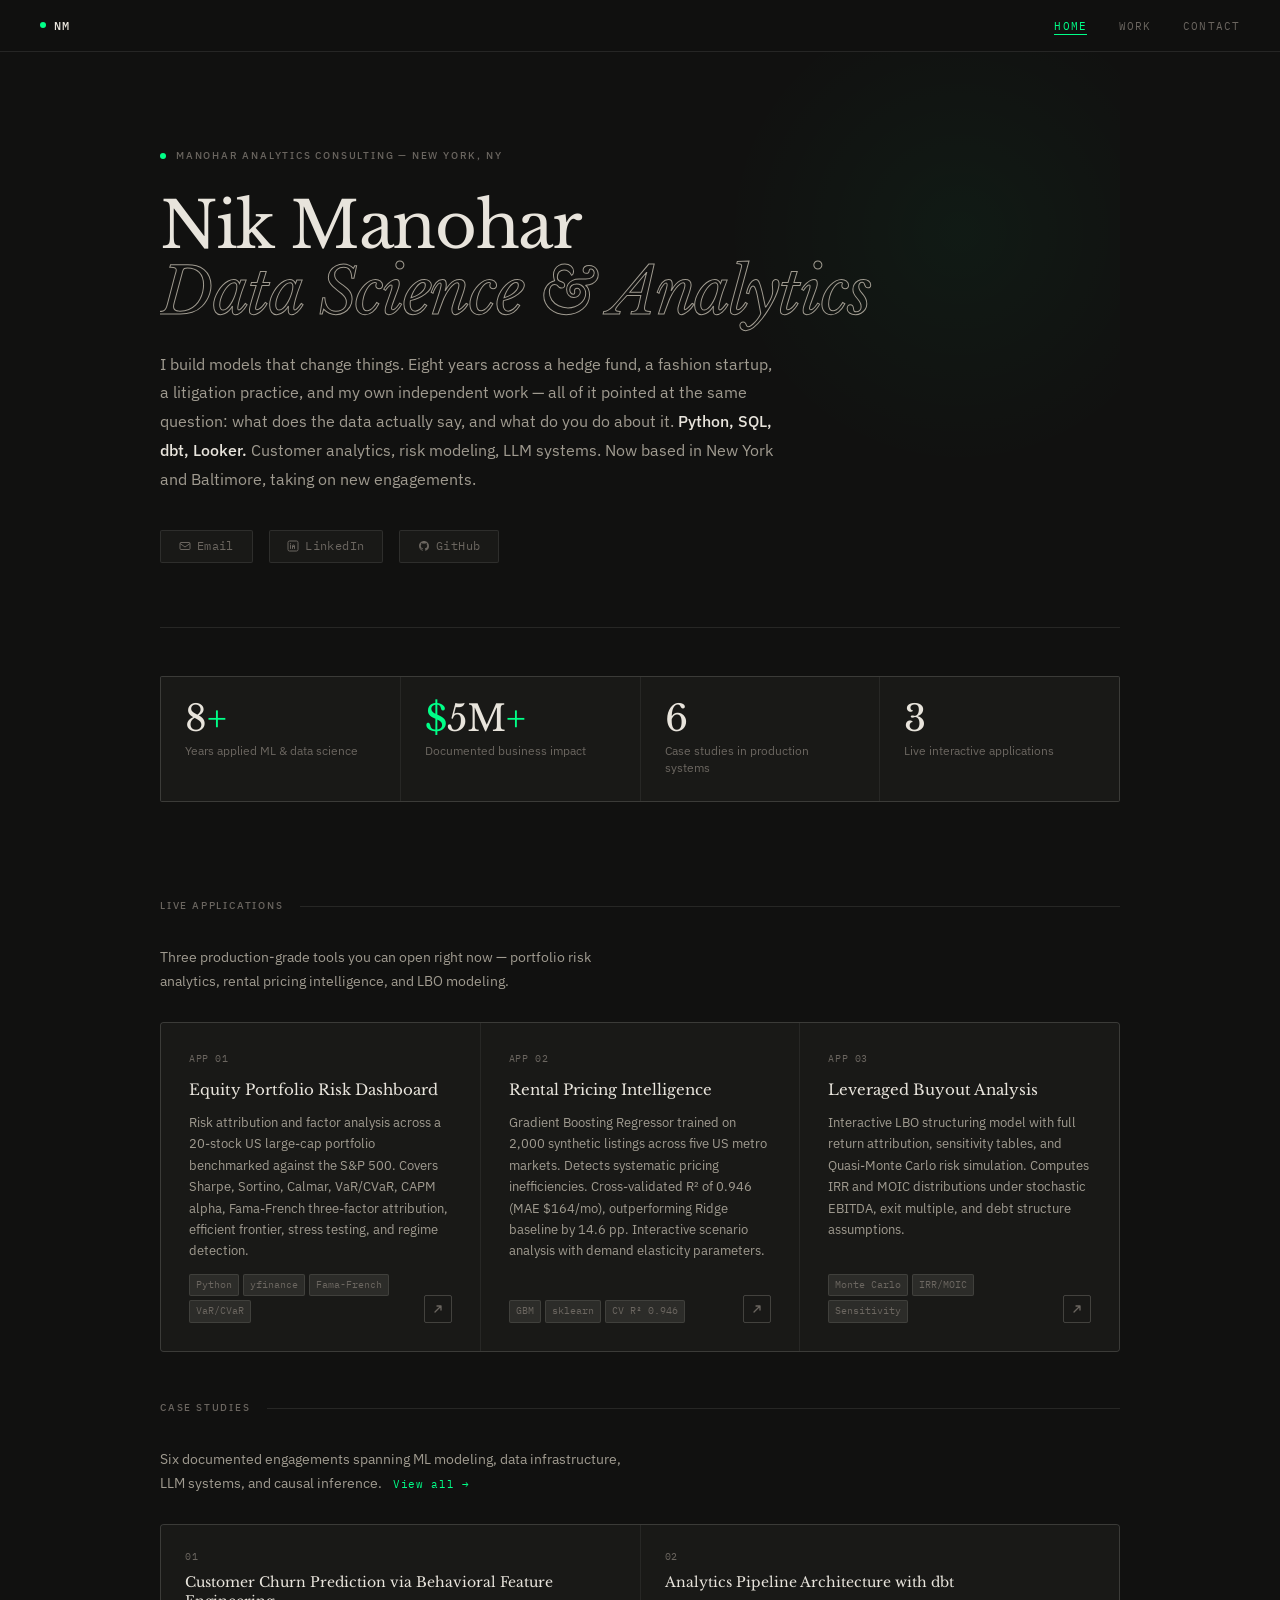
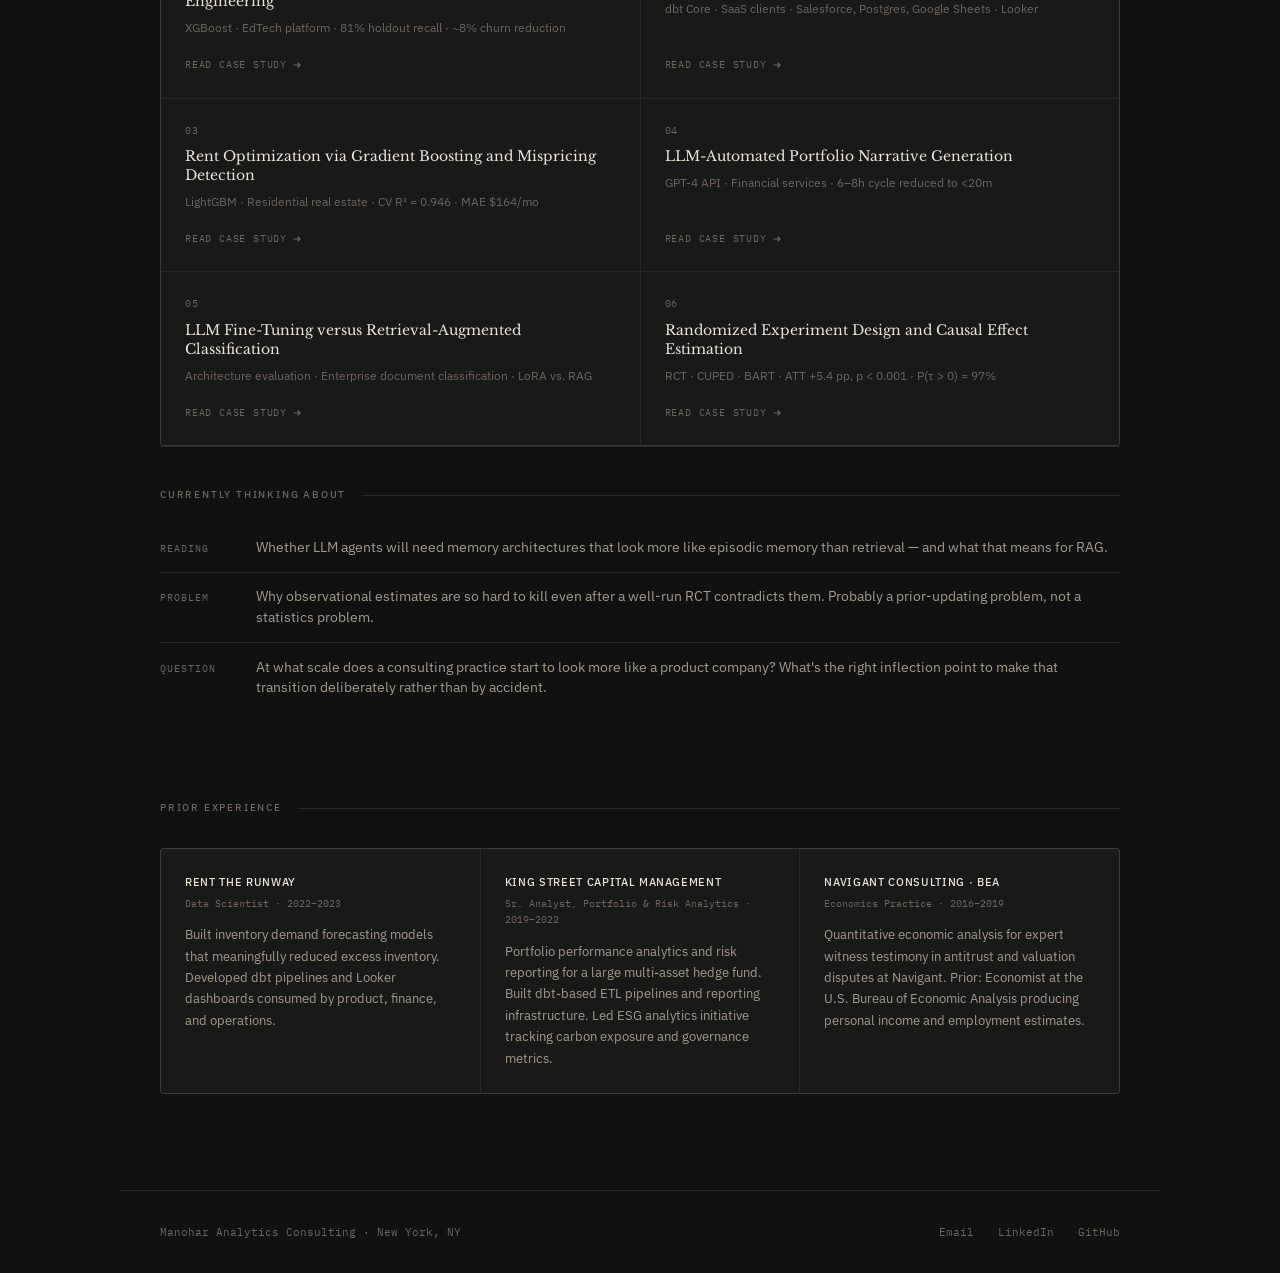
==== index.html @ 3a735434 "Update index.html" ====
<!DOCTYPE html>
<html lang="en">
<head>
<meta charset="UTF-8">
<meta name="viewport" content="width=device-width, initial-scale=1.0">
<title>Nik Manohar — Data Science &amp; ML</title>
<link rel="preconnect" href="https://fonts.googleapis.com">
<link href="https://fonts.googleapis.com/css2?family=Libre+Baskerville:ital,wght@0,400;0,700;1,400&family=IBM+Plex+Sans:wght@300;400;500&family=IBM+Plex+Mono:wght@400;500&display=swap" rel="stylesheet">
<link rel="stylesheet" href="style.css">
<style>
/* ---- HERO ---- */
.hero {
  padding: 6rem 0 4rem;
  border-bottom: 0.5px solid var(--rule);
  position: relative;
  overflow: hidden;
}
.hero::before {
  content: '';
  position: absolute;
  top: -60px; right: -80px;
  width: 480px; height: 480px;
  background: radial-gradient(circle, rgba(0,255,136,0.04) 0%, transparent 70%);
  pointer-events: none;
}
.hero-eyebrow {
  display: flex;
  align-items: center;
  gap: 10px;
  margin-bottom: 1.75rem;
}
.hero-eyebrow .dot {
  width: 6px; height: 6px;
  border-radius: 50%;
  background: var(--accent);
  animation: pulse 2.4s ease-in-out infinite;
}
.hero-name {
  font-family: 'Libre Baskerville', serif;
  font-size: clamp(38px, 6vw, 64px);
  font-weight: 400;
  line-height: 1.04;
  color: var(--ink);
  letter-spacing: -0.02em;
  margin-bottom: 1.5rem;
}
.hero-name em {
  font-style: italic;
  color: transparent;
  -webkit-text-stroke: 1px var(--ink-mid);
  transition: color 0.2s, -webkit-text-stroke-color 0.2s;
}
.hero-name em:hover {
  color: var(--accent);
  -webkit-text-stroke-color: var(--accent);
}
.hero-bio {
  font-size: 16px;
  color: var(--ink-mid);
  line-height: 1.80;
  max-width: 62ch;
  margin-bottom: 2.25rem;
}
.hero-bio strong { color: var(--ink); font-weight: 500; }
.hero-contact {
  display: flex;
  flex-wrap: wrap;
  gap: 0.5rem 1rem;
  align-items: center;
}
.hero-link {
  font-family: 'IBM Plex Mono', monospace;
  font-size: 11.5px;
  color: var(--ink-dim);
  text-decoration: none;
  display: flex; align-items: center; gap: 6px;
  transition: color 0.15s, border-color 0.15s, background 0.15s;
  letter-spacing: 0.04em;
  border: 0.5px solid var(--rule);
  border-radius: 2px;
  padding: 0.4rem 1.1rem;
  background: var(--paper-2);
}
.hero-link:hover { color: var(--accent); border-color: var(--accent); }
.hero-link svg { width: 12px; height: 12px; flex-shrink: 0; }

/* ---- STATS BAND ---- */
.stats-band {
  display: grid;
  grid-template-columns: repeat(4, 1fr);
  gap: 1px;
  background: var(--rule);
  border: 0.5px solid var(--rule);
  border-radius: 2px;
  overflow: hidden;
  margin: 3rem 0;
}
.stat-cell {
  background: var(--paper-2);
  padding: 1.5rem;
  text-align: left;
}
.stat-cell-num {
  font-family: 'Libre Baskerville', serif;
  font-size: 36px;
  line-height: 1;
  color: var(--ink);
  margin-bottom: 6px;
}
.stat-cell-num .accent { color: var(--accent); }
.stat-cell-label { font-size: 12px; color: var(--ink-dim); line-height: 1.4; }
@media(max-width:640px){.stats-band{grid-template-columns:1fr 1fr;}}

/* ---- APP CARDS ---- */
.app-grid {
  display: grid;
  grid-template-columns: repeat(3, 1fr);
  gap: 1px;
  background: var(--rule);
  border: 0.5px solid var(--rule);
  border-radius: 4px;
  overflow: hidden;
}
@media(max-width:700px){.app-grid{grid-template-columns:1fr;}}

.app-card {
  background: var(--paper-2);
  padding: 1.75rem;
  text-decoration: none;
  display: flex; flex-direction: column; gap: 0.75rem;
  transition: background 0.15s;
  position: relative;
  overflow: hidden;
}
.app-card::after {
  content: '';
  position: absolute;
  bottom: 0; left: 0; right: 0;
  height: 2px;
  background: var(--accent);
  transform: scaleX(0);
  transform-origin: left;
  transition: transform 0.25s ease;
}
.app-card:hover { background: var(--paper-3); }
.app-card:hover::after { transform: scaleX(1); }

.app-num {
  font-family: 'IBM Plex Mono', monospace;
  font-size: 10px; color: var(--ink-dim); letter-spacing: 0.06em;
}
.app-title {
  font-family: 'Libre Baskerville', serif;
  font-size: 15px; font-weight: 400;
  color: var(--ink); line-height: 1.35;
}
.app-desc {
  font-size: 13px; color: var(--ink-mid); line-height: 1.65; flex: 1;
}
.app-meta {
  display: flex; justify-content: space-between;
  align-items: flex-end; gap: 0.5rem; margin-top: auto;
}
.tag-row { display: flex; flex-wrap: wrap; gap: 4px; }
.tag {
  font-family: 'IBM Plex Mono', monospace;
  font-size: 10px; padding: 2px 6px; border-radius: 2px;
  background: var(--paper-4); color: var(--ink-dim);
  border: 0.5px solid var(--rule);
}
.app-link-icon {
  width: 28px; height: 28px; flex-shrink: 0;
  border: 0.5px solid var(--rule-mid); border-radius: 2px;
  display: flex; align-items: center; justify-content: center;
  color: var(--ink-dim); transition: all 0.15s;
}
.app-card:hover .app-link-icon { border-color: var(--accent); color: var(--accent); }
.app-link-icon svg { width: 10px; height: 10px; }

/* ---- WORK PREVIEW ---- */
.work-preview {
  display: grid;
  grid-template-columns: repeat(2, 1fr);
  gap: 1px;
  background: var(--rule);
  border: 0.5px solid var(--rule);
  border-radius: 4px;
  overflow: hidden;
}
@media(max-width:640px){.work-preview{grid-template-columns:1fr;}}

.work-card {
  background: var(--paper-2);
  padding: 1.5rem;
  text-decoration: none;
  display: flex; flex-direction: column; gap: 0.5rem;
  transition: background 0.15s;
  border-right: 1px solid transparent;
}
.work-card:hover { background: var(--paper-3); }
.work-card:hover .work-num { color: var(--accent); }

.work-num {
  font-family: 'IBM Plex Mono', monospace;
  font-size: 10px; color: var(--ink-dim);
  letter-spacing: 0.06em; transition: color 0.15s;
}
.work-title {
  font-family: 'Libre Baskerville', serif;
  font-size: 14px; font-weight: 400;
  color: var(--ink); line-height: 1.35;
}
.work-sub {
  font-size: 12px; color: var(--ink-dim); line-height: 1.5;
}
.work-arrow {
  margin-top: auto; padding-top: 0.75rem;
  font-family: 'IBM Plex Mono', monospace;
  font-size: 10px; letter-spacing: 0.08em; text-transform: uppercase;
  color: var(--ink-dim); display: flex; align-items: center; gap: 5px;
  transition: color 0.15s;
}
.work-card:hover .work-arrow { color: var(--accent); }

/* ---- EXPERIENCE ---- */
.exp-grid {
  display: grid;
  grid-template-columns: repeat(3, 1fr);
  gap: 1px; background: var(--rule);
  border: 0.5px solid var(--rule); border-radius: 4px; overflow: hidden;
}
@media(max-width:640px){.exp-grid{grid-template-columns:1fr;}}

.exp-card {
  background: var(--paper-2); padding: 1.5rem;
}
.exp-org { font-size: 11px; font-weight: 500; color: var(--ink); letter-spacing: 0.06em; text-transform: uppercase; margin-bottom: 4px; }
.exp-role { font-family: 'IBM Plex Mono', monospace; font-size: 10px; color: var(--ink-dim); margin-bottom: 0.75rem; }
.exp-body { font-size: 13px; color: var(--ink-mid); line-height: 1.65; }
</style>
</head>
<body>

<nav class="site-nav">
  <a class="nav-logo" href="index.html">
    <span class="dot"></span>
    NM
  </a>
  <ul class="nav-links">
    <li><a href="index.html" class="active">Home</a></li>
    <li><a href="work.html">Work</a></li>
    <li><a href="mailto:manohar.analytics@proton.me">Contact</a></li>
  </ul>
</nav>

<div class="page-wrap">

  <!-- HERO -->
  <section class="hero">
    <div class="hero-eyebrow fade-up">
      <span class="dot"></span>
      <span class="label">Manohar Analytics Consulting — New York, NY</span>
    </div>
    <h1 class="hero-name fade-up fade-up-1">Nik Manohar<br><em>Data Science & Analytics</em></h1>
    <p class="hero-bio fade-up fade-up-2">
      I build models that change things. Eight years across a hedge fund, a fashion startup, a litigation practice, and my own independent work — all of it pointed at the same question: what does the data actually say, and what do you do about it. <strong>Python, SQL, dbt, Looker.</strong> Customer analytics, risk modeling, LLM systems. Now based in New York and Baltimore, taking on new engagements.
    </p>
    <div class="hero-contact fade-up fade-up-3">
      <a class="hero-link" href="mailto:manohar.analytics@proton.me">
        <svg viewBox="0 0 12 12" fill="none"><rect x="1" y="2.5" width="10" height="7" rx="1" stroke="currentColor" stroke-width="1"/><path d="M1 3.5L6 7l5-3.5" stroke="currentColor" stroke-width="1"/></svg>
        Email
      </a>
      <a class="hero-link" href="https://www.linkedin.com/in/nik-manohar/" target="_blank">
        <svg viewBox="0 0 12 12" fill="none"><rect x="1" y="1" width="10" height="10" rx="1.5" stroke="currentColor" stroke-width="1"/><path d="M3.5 5v3.5M3.5 3.5v.01M5.5 8.5V6a1 1 0 012 0v2.5M5.5 6.5h2" stroke="currentColor" stroke-width="1" stroke-linecap="round"/></svg>
        LinkedIn
      </a>
      <a class="hero-link" href="https://github.com/nikm-ai" target="_blank">
        <svg viewBox="0 0 12 12" fill="none"><path d="M6 1C3.24 1 1 3.24 1 6c0 2.21 1.43 4.08 3.42 4.74.25.05.34-.11.34-.24v-.85c-1.39.3-1.68-.67-1.68-.67-.23-.58-.56-.73-.56-.73-.45-.31.04-.3.04-.3.5.03.76.51.76.51.44.76 1.16.54 1.44.41.04-.32.17-.54.31-.66-1.1-.13-2.26-.55-2.26-2.45 0-.54.19-.98.51-1.33-.05-.13-.22-.63.05-1.31 0 0 .42-.13 1.37.51a4.76 4.76 0 012.5 0c.95-.64 1.37-.51 1.37-.51.27.68.1 1.18.05 1.31.32.35.51.79.51 1.33 0 1.91-1.16 2.32-2.27 2.45.18.15.34.46.34.93v1.38c0 .13.09.29.34.24A5.01 5.01 0 0011 6c0-2.76-2.24-5-5-5z" fill="currentColor"/></svg>
        GitHub
      </a>
    </div>
  </section>

  <!-- STATS -->
  <div class="stats-band fade-up fade-up-4">
    <div class="stat-cell">
      <div class="stat-cell-num">8<span class="accent">+</span></div>
      <div class="stat-cell-label">Years applied ML &amp; data science</div>
    </div>
    <div class="stat-cell">
      <div class="stat-cell-num"><span class="accent">$</span>5M<span class="accent">+</span></div>
      <div class="stat-cell-label">Documented business impact</div>
    </div>
    <div class="stat-cell">
      <div class="stat-cell-num">6</div>
      <div class="stat-cell-label">Case studies in production systems</div>
    </div>
    <div class="stat-cell">
      <div class="stat-cell-num">3</div>
      <div class="stat-cell-label">Live interactive applications</div>
    </div>
  </div>

  <!-- LIVE APPS -->
  <div class="section-head fade-up">
    <span class="label">Live Applications</span>
  </div>
  <p style="font-size:14px;color:var(--ink-mid);margin-bottom:1.75rem;max-width:58ch;line-height:1.7;">
    Three production-grade tools you can open right now — portfolio risk analytics, rental pricing intelligence, and LBO modeling.
  </p>

  <div class="app-grid">
    <a href="https://nikmportfolioriskdash.streamlit.app/" target="_blank" class="app-card fade-up fade-up-1">
      <div class="app-num">APP 01</div>
      <div class="app-title">Equity Portfolio Risk Dashboard</div>
      <div class="app-desc">Risk attribution and factor analysis across a 20-stock US large-cap portfolio benchmarked against the S&amp;P 500. Covers Sharpe, Sortino, Calmar, VaR/CVaR, CAPM alpha, Fama-French three-factor attribution, efficient frontier, stress testing, and regime detection.</div>
      <div class="app-meta">
        <div class="tag-row">
          <span class="tag">Python</span>
          <span class="tag">yfinance</span>
          <span class="tag">Fama-French</span>
          <span class="tag">VaR/CVaR</span>
        </div>
        <div class="app-link-icon">
          <svg viewBox="0 0 10 10" fill="none"><path d="M2 8L8 2M8 2H4M8 2V6" stroke="currentColor" stroke-width="1.3" stroke-linecap="round"/></svg>
        </div>
      </div>
    </a>

    <a href="https://marketpricingintelligence-atvmumeubevb2x8cpbhddx.streamlit.app/" target="_blank" class="app-card fade-up fade-up-2">
      <div class="app-num">APP 02</div>
      <div class="app-title">Rental Pricing Intelligence</div>
      <div class="app-desc">Gradient Boosting Regressor trained on 2,000 synthetic listings across five US metro markets. Detects systematic pricing inefficiencies. Cross-validated R² of 0.946 (MAE $164/mo), outperforming Ridge baseline by 14.6 pp. Interactive scenario analysis with demand elasticity parameters.</div>
      <div class="app-meta">
        <div class="tag-row">
          <span class="tag">GBM</span>
          <span class="tag">sklearn</span>
          <span class="tag">CV R² 0.946</span>
        </div>
        <div class="app-link-icon">
          <svg viewBox="0 0 10 10" fill="none"><path d="M2 8L8 2M8 2H4M8 2V6" stroke="currentColor" stroke-width="1.3" stroke-linecap="round"/></svg>
        </div>
      </div>
    </a>

    <a href="https://nikmlbo.streamlit.app/" target="_blank" class="app-card fade-up fade-up-3">
      <div class="app-num">APP 03</div>
      <div class="app-title">Leveraged Buyout Analysis</div>
      <div class="app-desc">Interactive LBO structuring model with full return attribution, sensitivity tables, and Quasi-Monte Carlo risk simulation. Computes IRR and MOIC distributions under stochastic EBITDA, exit multiple, and debt structure assumptions.</div>
      <div class="app-meta">
        <div class="tag-row">
          <span class="tag">Monte Carlo</span>
          <span class="tag">IRR/MOIC</span>
          <span class="tag">Sensitivity</span>
        </div>
        <div class="app-link-icon">
          <svg viewBox="0 0 10 10" fill="none"><path d="M2 8L8 2M8 2H4M8 2V6" stroke="currentColor" stroke-width="1.3" stroke-linecap="round"/></svg>
        </div>
      </div>
    </a>
  </div>

  <!-- WORK PREVIEW -->
  <div class="section-head">
    <span class="label">Case Studies</span>
  </div>
  <p style="font-size:14px;color:var(--ink-mid);margin-bottom:1.75rem;max-width:58ch;line-height:1.7;">
    Six documented engagements spanning ML modeling, data infrastructure, LLM systems, and causal inference.
    <a href="work.html" style="color:var(--accent);text-decoration:none;margin-left:8px;font-family:'IBM Plex Mono',monospace;font-size:11px;letter-spacing:0.06em;">View all →</a>
  </p>

  <div class="work-preview">
    <a href="cs-churn.html" class="work-card">
      <div class="work-num">01</div>
      <div class="work-title">Customer Churn Prediction via Behavioral Feature Engineering</div>
      <div class="work-sub">XGBoost · EdTech platform · 81% holdout recall · ~8% churn reduction</div>
      <div class="work-arrow">Read case study <svg width="10" height="10" viewBox="0 0 10 10" fill="none"><path d="M2 5h6M6 3l2 2-2 2" stroke="currentColor" stroke-width="1.2" stroke-linecap="round" stroke-linejoin="round"/></svg></div>
    </a>
    <a href="cs-dbt.html" class="work-card">
      <div class="work-num">02</div>
      <div class="work-title">Analytics Pipeline Architecture with dbt</div>
      <div class="work-sub">dbt Core · SaaS clients · Salesforce, Postgres, Google Sheets · Looker</div>
      <div class="work-arrow">Read case study <svg width="10" height="10" viewBox="0 0 10 10" fill="none"><path d="M2 5h6M6 3l2 2-2 2" stroke="currentColor" stroke-width="1.2" stroke-linecap="round" stroke-linejoin="round"/></svg></div>
    </a>
    <a href="cs-rent.html" class="work-card">
      <div class="work-num">03</div>
      <div class="work-title">Rent Optimization via Gradient Boosting and Mispricing Detection</div>
      <div class="work-sub">LightGBM · Residential real estate · CV R² = 0.946 · MAE $164/mo</div>
      <div class="work-arrow">Read case study <svg width="10" height="10" viewBox="0 0 10 10" fill="none"><path d="M2 5h6M6 3l2 2-2 2" stroke="currentColor" stroke-width="1.2" stroke-linecap="round" stroke-linejoin="round"/></svg></div>
    </a>
    <a href="cs-llm.html" class="work-card">
      <div class="work-num">04</div>
      <div class="work-title">LLM-Automated Portfolio Narrative Generation</div>
      <div class="work-sub">GPT-4 API · Financial services · 6–8h cycle reduced to &lt;20m</div>
      <div class="work-arrow">Read case study <svg width="10" height="10" viewBox="0 0 10 10" fill="none"><path d="M2 5h6M6 3l2 2-2 2" stroke="currentColor" stroke-width="1.2" stroke-linecap="round" stroke-linejoin="round"/></svg></div>
    </a>
    <a href="cs-arch.html" class="work-card">
      <div class="work-num">05</div>
      <div class="work-title">LLM Fine-Tuning versus Retrieval-Augmented Classification</div>
      <div class="work-sub">Architecture evaluation · Enterprise document classification · LoRA vs. RAG</div>
      <div class="work-arrow">Read case study <svg width="10" height="10" viewBox="0 0 10 10" fill="none"><path d="M2 5h6M6 3l2 2-2 2" stroke="currentColor" stroke-width="1.2" stroke-linecap="round" stroke-linejoin="round"/></svg></div>
    </a>
    <a href="cs-rct.html" class="work-card">
      <div class="work-num">06</div>
      <div class="work-title">Randomized Experiment Design and Causal Effect Estimation</div>
      <div class="work-sub">RCT · CUPED · BART · ATT +5.4 pp, p &lt; 0.001 · P(τ &gt; 0) = 97%</div>
      <div class="work-arrow">Read case study <svg width="10" height="10" viewBox="0 0 10 10" fill="none"><path d="M2 5h6M6 3l2 2-2 2" stroke="currentColor" stroke-width="1.2" stroke-linecap="round" stroke-linejoin="round"/></svg></div>
    </a>
  </div>

  <!-- CURRENTLY THINKING ABOUT -->
  <div class="thinking-section fade-up">
    <div class="section-head" style="padding-top:0;margin-bottom:1.25rem;">
      <span class="label">Currently thinking about</span>
    </div>
    <div class="thinking-items">
      <div class="thinking-item">
        <span class="thinking-label">Reading</span>
        <span class="thinking-text">Whether LLM agents will need memory architectures that look more like episodic memory than retrieval — and what that means for RAG.</span>
      </div>
      <div class="thinking-item">
        <span class="thinking-label">Problem</span>
        <span class="thinking-text">Why observational estimates are so hard to kill even after a well-run RCT contradicts them. Probably a prior-updating problem, not a statistics problem.</span>
      </div>
      <div class="thinking-item">
        <span class="thinking-label">Question</span>
        <span class="thinking-text">At what scale does a consulting practice start to look more like a product company? What's the right inflection point to make that transition deliberately rather than by accident.</span>
      </div>
    </div>
  </div>

  <!-- EXPERIENCE -->
  <div class="section-head">
    <span class="label">Prior Experience</span>
  </div>
  <div class="exp-grid">
    <div class="exp-card">
      <div class="exp-org">Rent the Runway</div>
      <div class="exp-role">Data Scientist · 2022–2023</div>
      <div class="exp-body">Built inventory demand forecasting models that meaningfully reduced excess inventory. Developed dbt pipelines and Looker dashboards consumed by product, finance, and operations.</div>
    </div>
    <div class="exp-card">
      <div class="exp-org">King Street Capital Management</div>
      <div class="exp-role">Sr. Analyst, Portfolio & Risk Analytics · 2019–2022</div>
      <div class="exp-body">Portfolio performance analytics and risk reporting for a large multi-asset hedge fund. Built dbt-based ETL pipelines and reporting infrastructure. Led ESG analytics initiative tracking carbon exposure and governance metrics.</div>
    </div>
    <div class="exp-card">
      <div class="exp-org">Navigant Consulting · BEA</div>
      <div class="exp-role">Economics Practice · 2016–2019</div>
      <div class="exp-body">Quantitative economic analysis for expert witness testimony in antitrust and valuation disputes at Navigant. Prior: Economist at the U.S. Bureau of Economic Analysis producing personal income and employment estimates.</div>
    </div>
  </div>

</div>

<footer>
  <div class="site-footer">
    <div class="footer-left">Manohar Analytics Consulting · New York, NY</div>
    <div class="footer-links">
      <a href="mailto:manohar.analytics@proton.me" style="color:var(--ink-dim)">Email</a>
      <a href="https://www.linkedin.com/in/nik-manohar/" target="_blank">LinkedIn</a>
      <a href="https://github.com/nikm-ai" target="_blank">GitHub</a>
    </div>
  </div>
</footer>

<div class="cursor-glow" id="cursorGlow"></div>

<script>
// Cursor glow
const glow = document.getElementById('cursorGlow');
let glowVisible = false;
document.addEventListener('mousemove', (e) => {
  glow.style.left = e.clientX + 'px';
  glow.style.top = e.clientY + 'px';
  if (!glowVisible) { glow.style.opacity = '1'; glowVisible = true; }
});
document.addEventListener('mouseleave', () => { glow.style.opacity = '0'; glowVisible = false; });

// Animated stat counters
function animateCounter(el, target, suffix, prefix, duration) {
  const start = performance.now();
  function step(now) {
    const elapsed = now - start;
    const progress = Math.min(elapsed / duration, 1);
    const eased = 1 - Math.pow(1 - progress, 3);
    const current = Math.floor(eased * target);
    el.innerHTML = (prefix || '') + current + (suffix || '');
    if (progress < 1) requestAnimationFrame(step);
    else el.innerHTML = (prefix || '') + target + (suffix || '');
  }
  requestAnimationFrame(step);
}

const statsBand = document.querySelector('.stats-band');
let counted = false;
if (statsBand) {
  const statsObs = new IntersectionObserver((entries) => {
    if (entries[0].isIntersecting && !counted) {
      counted = true;
      const cells = statsBand.querySelectorAll('.stat-cell-num');
      const configs = [
        { prefix: '', target: '8', suffix: '<span class="accent">+</span>' },
        { prefix: '<span class="accent">$</span>', target: '5', suffix: 'M<span class="accent">+</span>' },
        { prefix: '', target: '6', suffix: '' },
        { prefix: '', target: '3', suffix: '' },
      ];
      cells.forEach((el, i) => {
        const c = configs[i];
        if (!c) return;
        const num = parseInt(c.target);
        setTimeout(() => animateCounter(el, num, c.suffix, c.prefix, 800 + i * 120), i * 100);
      });
    }
  }, { threshold: 0.4 });
  statsObs.observe(statsBand);
}
</script>
</body>
</html>
---- style.css ----
@import url('https://fonts.googleapis.com/css2?family=Libre+Baskerville:ital,wght@0,400;0,700;1,400&family=IBM+Plex+Sans:wght@300;400;500&family=IBM+Plex+Mono:wght@400;500&display=swap');

*, *::before, *::after { box-sizing: border-box; margin: 0; padding: 0; }

:root {
  --ink:        #e8e4dc;
  --ink-mid:    #a09b90;
  --ink-dim:    #6b6660;
  --ink-faint:  #3a3733;
  --paper:      #111110;
  --paper-2:    #191917;
  --paper-3:    #222220;
  --paper-4:    #2c2c29;
  --rule:       rgba(232,228,220,0.10);
  --rule-mid:   rgba(232,228,220,0.20);
  --accent:     #00ff88;
  --accent-dim: rgba(0,255,136,0.08);
  --accent-stroke: rgba(0,255,136,0.35);
  --gold:       #c8b97a;
  --gold-dim:   rgba(200,185,122,0.12);
  --red:        #c97a6a;
  --red-dim:    rgba(201,122,106,0.12);
  --teal:       #6aacad;
  --teal-dim:   rgba(106,172,173,0.12);
}

html { background: var(--paper); scroll-behavior: smooth; }

body {
  font-family: 'IBM Plex Sans', sans-serif;
  font-weight: 400;
  font-size: 15px;
  line-height: 1.65;
  color: var(--ink);
  background: var(--paper);
  min-height: 100vh;
}

/* ---- NAV ---- */
.site-nav {
  position: sticky; top: 0; z-index: 100;
  display: flex;
  justify-content: space-between;
  align-items: center;
  padding: 0 2.5rem;
  height: 52px;
  background: rgba(17,17,16,0.92);
  backdrop-filter: blur(12px);
  border-bottom: 0.5px solid var(--rule);
}
.nav-logo {
  font-family: 'IBM Plex Mono', monospace;
  font-size: 12px;
  font-weight: 500;
  letter-spacing: 0.06em;
  color: var(--ink);
  text-decoration: none;
  display: flex;
  align-items: center;
  gap: 8px;
}
.nav-logo .dot {
  width: 6px; height: 6px;
  border-radius: 50%;
  background: var(--accent);
  animation: pulse 2.4s ease-in-out infinite;
}
@keyframes pulse {
  0%,100%{opacity:1;transform:scale(1)} 50%{opacity:0.4;transform:scale(0.75)}
}
.nav-links {
  display: flex; gap: 2rem; list-style: none;
}
.nav-links a {
  font-family: 'IBM Plex Mono', monospace;
  font-size: 11px;
  letter-spacing: 0.10em;
  text-transform: uppercase;
  color: var(--ink-dim);
  text-decoration: none;
  transition: color 0.15s;
}
.nav-links a:hover, .nav-links a.active { color: var(--accent); }

/* ---- LAYOUT ---- */
.page-wrap {
  max-width: 1040px;
  margin: 0 auto;
  padding: 0 2.5rem 6rem;
}

/* ---- TYPE ---- */
.label {
  font-size: 10px;
  font-weight: 500;
  letter-spacing: 0.18em;
  text-transform: uppercase;
  color: var(--ink-dim);
}

h1 {
  font-family: 'Libre Baskerville', serif;
  font-weight: 400;
  line-height: 1.05;
  color: var(--ink);
  letter-spacing: -0.01em;
}
h1 em { font-style: italic; color: var(--ink-mid); }

h2 {
  font-family: 'Libre Baskerville', serif;
  font-weight: 400;
  line-height: 1.2;
  color: var(--ink);
}
h2 em { font-style: italic; color: var(--ink-mid); }

hr.rule {
  border: none;
  border-top: 0.5px solid var(--rule);
  margin: 3rem 0;
}

/* ---- SECTION HEAD ---- */
.section-head {
  display: flex;
  align-items: center;
  gap: 1rem;
  margin-bottom: 2rem;
  padding-top: 3rem;
}
.section-head::after {
  content: '';
  flex: 1;
  height: 0.5px;
  background: var(--rule);
}

/* ---- BUTTONS ---- */
.btn {
  display: inline-flex;
  align-items: center;
  gap: 6px;
  font-family: 'IBM Plex Mono', monospace;
  font-size: 11px;
  font-weight: 500;
  letter-spacing: 0.08em;
  text-transform: uppercase;
  text-decoration: none;
  padding: 8px 18px;
  border: 0.5px solid var(--rule-mid);
  border-radius: 2px;
  color: var(--ink-mid);
  background: transparent;
  cursor: pointer;
  transition: all 0.15s;
}
.btn:hover { border-color: var(--ink-mid); color: var(--ink); background: var(--paper-3); }
.btn.accent { border-color: var(--accent-stroke); color: var(--accent); }
.btn.accent:hover { background: var(--accent-dim); }
.btn svg { width: 10px; height: 10px; flex-shrink: 0; }

/* ---- STAT BOX ---- */
.stat-box {
  border: 0.5px solid var(--rule);
  border-radius: 2px;
  padding: 1rem;
  background: var(--paper-3);
}
.stat-num {
  font-family: 'Libre Baskerville', serif;
  font-size: 30px;
  line-height: 1;
  color: var(--ink);
  margin-bottom: 4px;
}
.stat-num.accent { color: var(--accent); }
.stat-unit {
  font-size: 10px;
  font-weight: 500;
  letter-spacing: 0.09em;
  text-transform: uppercase;
  color: var(--ink-dim);
}
.stat-note {
  font-size: 12px;
  color: var(--ink-dim);
  margin-top: 6px;
  line-height: 1.5;
}

/* ---- CALLOUT ---- */
.callout {
  border-left: 2px solid var(--gold);
  background: var(--gold-dim);
  padding: 0.75rem 1rem;
  border-radius: 0 2px 2px 0;
  font-size: 13px;
  color: var(--ink);
  line-height: 1.65;
  margin: 1rem 0;
}
.callout.accent { border-color: var(--accent); background: var(--accent-dim); }
.callout.red { border-color: var(--red); background: var(--red-dim); color: var(--ink-mid); }
.callout.teal { border-color: var(--teal); background: var(--teal-dim); color: var(--ink-mid); }

/* ---- TABLE ---- */
.dtable { width:100%; border-collapse:collapse; font-size:12.5px; }
.dtable th {
  font-size:10px; font-weight:500; letter-spacing:0.12em; text-transform:uppercase;
  color:var(--ink-dim); text-align:left; padding:6px 12px 6px 0;
  border-bottom:0.5px solid var(--rule-mid);
}
.dtable td {
  padding:8px 12px 8px 0; color:var(--ink-mid);
  border-bottom:0.5px solid var(--rule);
  vertical-align:top; line-height:1.5;
}
.dtable td:first-child { color:var(--ink); }
.dtable tr:last-child td { border-bottom:none; }

/* ---- BAR CHART ---- */
.bar-chart { display:flex; flex-direction:column; gap:10px; }
.bar-row { display:flex; align-items:center; gap:10px; }
.bar-label { font-size:12px; color:var(--ink-mid); min-width:130px; flex-shrink:0; }
.bar-track { flex:1; height:5px; background:var(--paper-4); border-radius:1px; overflow:hidden; }
.bar-fill { height:100%; border-radius:1px; background: var(--ink-faint); }
.bar-fill.accent { background: var(--accent); }
.bar-fill.teal { background: var(--teal); }
.bar-val { font-family:'IBM Plex Mono',monospace; font-size:11px; color:var(--ink-dim); min-width:50px; text-align:right; }

/* ---- BLIST ---- */
.blist { list-style:none; padding:0; margin:0.75rem 0; }
.blist li {
  font-size:13.5px; color:var(--ink-mid);
  padding:7px 0 7px 1.25rem;
  border-bottom:0.5px solid var(--rule);
  position:relative; line-height:1.55;
}
.blist li:last-child { border-bottom:none; }
.blist li::before {
  content:''; position:absolute; left:0; top:15px;
  width:5px; height:1px; background:var(--ink-dim);
}

/* ---- CODE INLINE ---- */
code {
  font-family:'IBM Plex Mono',monospace; font-size:12px;
  background:var(--paper-4); padding:1px 5px; border-radius:2px; color:var(--teal);
}

/* ---- VERDICT ---- */
.verdict {
  display:inline-block; font-size:10px; font-weight:500;
  letter-spacing:0.10em; text-transform:uppercase;
  padding:3px 10px; border-radius:2px; margin-bottom:0.75rem;
}
.verdict.rec { background:var(--teal-dim); color:var(--teal); border:0.5px solid var(--teal); }
.verdict.out { background:var(--red-dim); color:var(--red); border:0.5px solid var(--red); }
.verdict.neu { background:var(--gold-dim); color:var(--gold); border:0.5px solid var(--gold); }

/* ---- FOOTNOTE ---- */
.footnote {
  font-size:11.5px; color:var(--ink-dim);
  border-top:0.5px solid var(--rule);
  padding-top:0.75rem; margin-top:1.25rem;
  font-style:italic; line-height:1.6;
}

/* ---- TWO / THREE COL ---- */
.two-col { display:grid; grid-template-columns:1fr 1fr; gap:2.5rem; }
.three-col { display:grid; grid-template-columns:repeat(3,1fr); gap:1rem; }
@media(max-width:640px){
  .two-col{grid-template-columns:1fr;}
  .three-col{grid-template-columns:1fr 1fr;}
}

/* ---- PIPELINE ---- */
.pipeline {
  display:grid; grid-template-columns:repeat(5,1fr);
  gap:1px; background:var(--rule);
  border:0.5px solid var(--rule); border-radius:2px; overflow:hidden; margin:1rem 0;
}
.pl-node { background:var(--paper-3); padding:0.75rem; text-align:center; }
.pl-name { font-size:11px; font-weight:500; color:var(--ink); letter-spacing:0.04em; }
.pl-sub { font-size:10px; color:var(--ink-dim); margin-top:2px; }
.pl-node.active .pl-name { color:var(--accent); }

/* ---- FOOTER ---- */
.site-footer {
  border-top:0.5px solid var(--rule);
  padding:2rem 2.5rem;
  display:flex;
  justify-content:space-between;
  align-items:center;
  max-width:1040px;
  margin:0 auto;
}
.footer-left { font-family:'IBM Plex Mono',monospace; font-size:11px; color:var(--ink-dim); }
.footer-links { display:flex; gap:1.5rem; }
.footer-links a {
  font-family:'IBM Plex Mono',monospace; font-size:11px;
  color:var(--ink-dim); text-decoration:none;
  transition:color 0.15s;
}
.footer-links a:hover { color:var(--accent); }

/* ---- FADE IN ---- */
@keyframes fadeUp {
  from { opacity:0; transform:translateY(16px); }
  to { opacity:1; transform:translateY(0); }
}
.fade-up { animation: fadeUp 0.5s ease both; }
.fade-up-1 { animation-delay: 0.05s; }
.fade-up-2 { animation-delay: 0.12s; }
.fade-up-3 { animation-delay: 0.20s; }
.fade-up-4 { animation-delay: 0.28s; }
.fade-up-5 { animation-delay: 0.36s; }

/* ---- CURSOR GLOW ---- */
.cursor-glow {
  pointer-events: none;
  position: fixed;
  width: 320px; height: 320px;
  border-radius: 50%;
  background: radial-gradient(circle, rgba(0,255,136,0.06) 0%, transparent 70%);
  transform: translate(-50%, -50%);
  transition: opacity 0.3s ease;
  z-index: 9999;
  opacity: 0;
}

/* ---- ENHANCED CARD HOVER ---- */
.app-card {
  transition: background 0.2s, transform 0.2s, box-shadow 0.2s !important;
}
.app-card:hover {
  transform: translateY(-2px);
  box-shadow: 0 8px 32px rgba(0,255,136,0.06);
}

.stat-cell {
  transition: background 0.2s;
  cursor: default;
}
.stat-cell:hover {
  background: var(--paper-3);
}
.stat-cell:hover .stat-cell-num { color: var(--accent); }
.stat-cell:hover .stat-cell-num .accent { color: var(--ink); }

.work-card {
  transition: background 0.2s, transform 0.15s !important;
}
.work-card:hover {
  transform: translateX(3px);
}

.exp-card {
  transition: background 0.2s;
}
.exp-card:hover {
  background: var(--paper-3);
}
.exp-card:hover .exp-org { color: var(--accent); }

/* ---- NAV LINK UNDERLINE DRAW ---- */
.nav-links a {
  position: relative;
}
.nav-links a::after {
  content: '';
  position: absolute;
  bottom: -2px; left: 0;
  width: 100%; height: 1px;
  background: var(--accent);
  transform: scaleX(0);
  transform-origin: left;
  transition: transform 0.2s ease;
}
.nav-links a:hover::after,
.nav-links a.active::after {
  transform: scaleX(1);
}

/* ---- HERO LINK HOVER ---- */
.hero-link {
  transition: color 0.15s, letter-spacing 0.15s !important;
}
.hero-link:hover {
  letter-spacing: 0.06em;
}

/* ---- STAT COUNTER ANIMATION ---- */
@keyframes countUp {
  from { opacity: 0; transform: translateY(8px); }
  to { opacity: 1; transform: translateY(0); }
}
.stat-cell-num.counting {
  animation: countUp 0.4s ease both;
}

/* ---- TAG HOVER ---- */
.tag, .cs-tag {
  transition: background 0.15s, border-color 0.15s, color 0.15s;
}
.tag:hover, .cs-tag:hover {
  background: var(--paper-3);
  border-color: var(--accent-stroke);
  color: var(--ink);
}

/* ---- CS ROW ENHANCED ---- */
.cs-row {
  transition: background 0.15s, padding-left 0.15s;
}
.cs-row:hover {
  padding-left: 6px;
}

/* ---- FOOTER LINK UNDERLINE ---- */
.footer-links a {
  position: relative;
}
.footer-links a::after {
  content: '';
  position: absolute;
  bottom: -2px; left: 0;
  width: 100%; height: 1px;
  background: var(--accent);
  transform: scaleX(0);
  transform-origin: left;
  transition: transform 0.18s ease;
}
.footer-links a:hover::after {
  transform: scaleX(1);
}

/* ---- SECTION HEAD LABEL HOVER ---- */
.section-head:hover .label {
  color: var(--accent);
  transition: color 0.15s;
}

/* ---- OUTCOME CELL HOVER (case studies) ---- */
.outcome-cell {
  transition: background 0.15s;
}
.outcome-cell:hover {
  background: var(--paper-3);
}
.outcome-cell:hover .outcome-num {
  text-shadow: 0 0 20px rgba(0,255,136,0.3);
}

/* ---- THINKING SECTION ---- */
.thinking-section {
  margin: 0;
  padding: 2.5rem 0;
  border-top: 0.5px solid var(--rule);
}
.thinking-items {
  display: flex;
  flex-direction: column;
  gap: 0;
}
.thinking-item {
  display: flex;
  align-items: baseline;
  gap: 1rem;
  padding: 0.85rem 0;
  border-bottom: 0.5px solid var(--rule);
  transition: padding-left 0.15s;
}
.thinking-item:last-child { border-bottom: none; }
.thinking-item:hover { padding-left: 6px; }
.thinking-item:hover .thinking-label { color: var(--accent); }
.thinking-label {
  font-family: 'IBM Plex Mono', monospace;
  font-size: 10px;
  letter-spacing: 0.10em;
  text-transform: uppercase;
  color: var(--ink-dim);
  min-width: 80px;
  flex-shrink: 0;
  transition: color 0.15s;
}
.thinking-text {
  font-size: 13.5px;
  color: var(--ink-mid);
  line-height: 1.55;
}
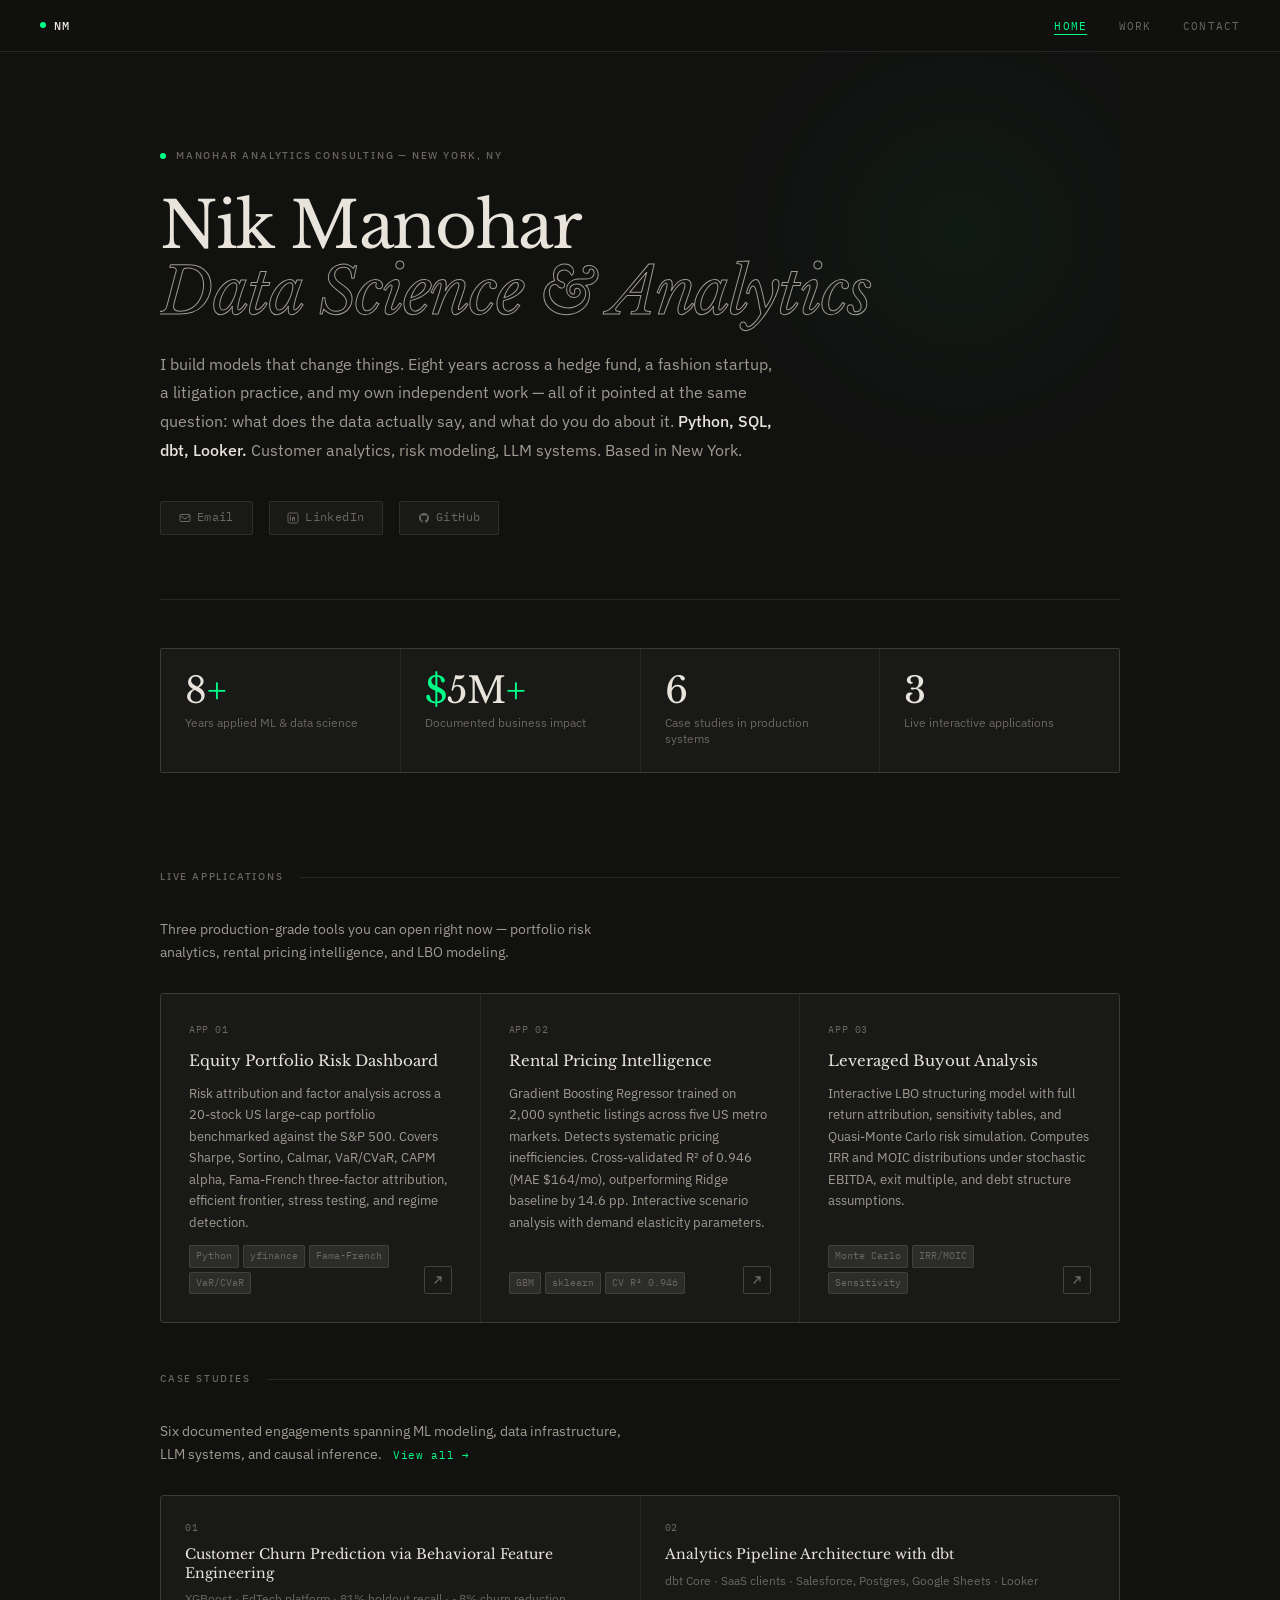
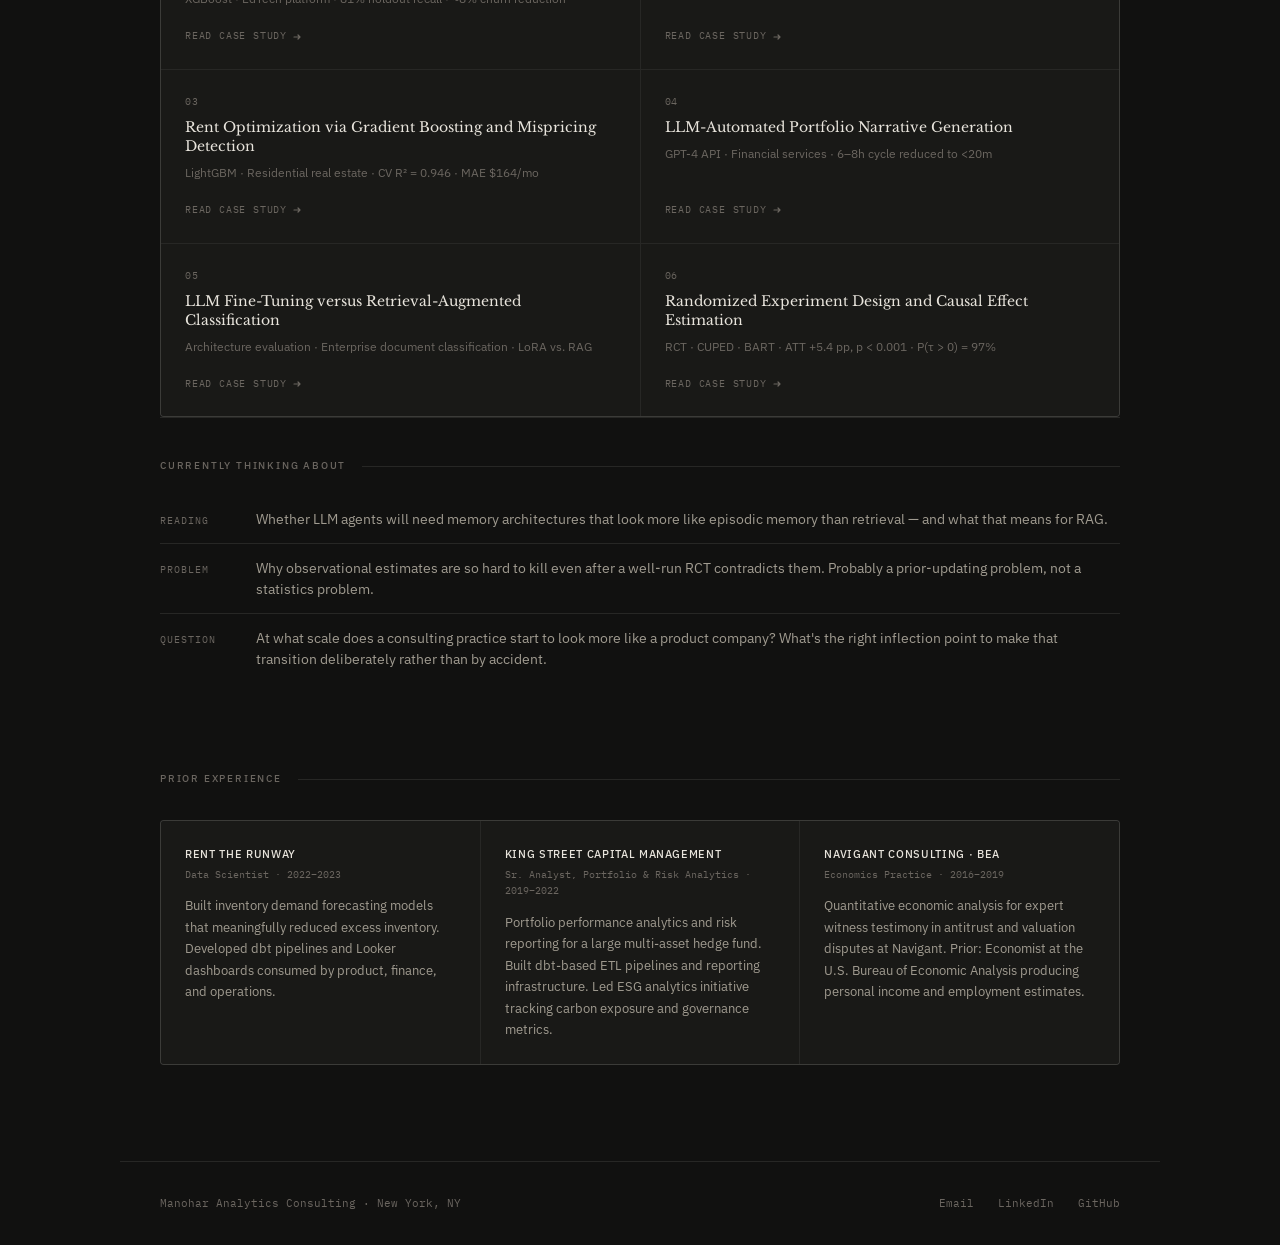
==== commit b04e82bc: "Update index.html" ====
--- a/index.html
+++ b/index.html
@@ -3,7 +3,7 @@
 <head>
 <meta charset="UTF-8">
 <meta name="viewport" content="width=device-width, initial-scale=1.0">
-<title>Nik Manohar — Data Science &amp; ML</title>
+<title>Nik Manohar - Data Science &amp; Analytics</title>
 <link rel="preconnect" href="https://fonts.googleapis.com">
 <link href="https://fonts.googleapis.com/css2?family=Libre+Baskerville:ital,wght@0,400;0,700;1,400&family=IBM+Plex+Sans:wght@300;400;500&family=IBM+Plex+Mono:wght@400;500&display=swap" rel="stylesheet">
 <link rel="stylesheet" href="style.css">
@@ -263,7 +263,7 @@
     </div>
     <h1 class="hero-name fade-up fade-up-1">Nik Manohar<br><em>Data Science & Analytics</em></h1>
     <p class="hero-bio fade-up fade-up-2">
-      I build models that change things. Eight years across a hedge fund, a fashion startup, a litigation practice, and my own independent work — all of it pointed at the same question: what does the data actually say, and what do you do about it. <strong>Python, SQL, dbt, Looker.</strong> Customer analytics, risk modeling, LLM systems. Now based in New York and Baltimore, taking on new engagements.
+      I build models that change things. Eight years across a hedge fund, a fashion startup, a litigation practice, and my own independent work — all of it pointed at the same question: what does the data actually say, and what do you do about it. <strong>Python, SQL, dbt, Looker.</strong> Customer analytics, risk modeling, LLM systems. Based in New York. 
     </p>
     <div class="hero-contact fade-up fade-up-3">
       <a class="hero-link" href="mailto:manohar.analytics@proton.me">
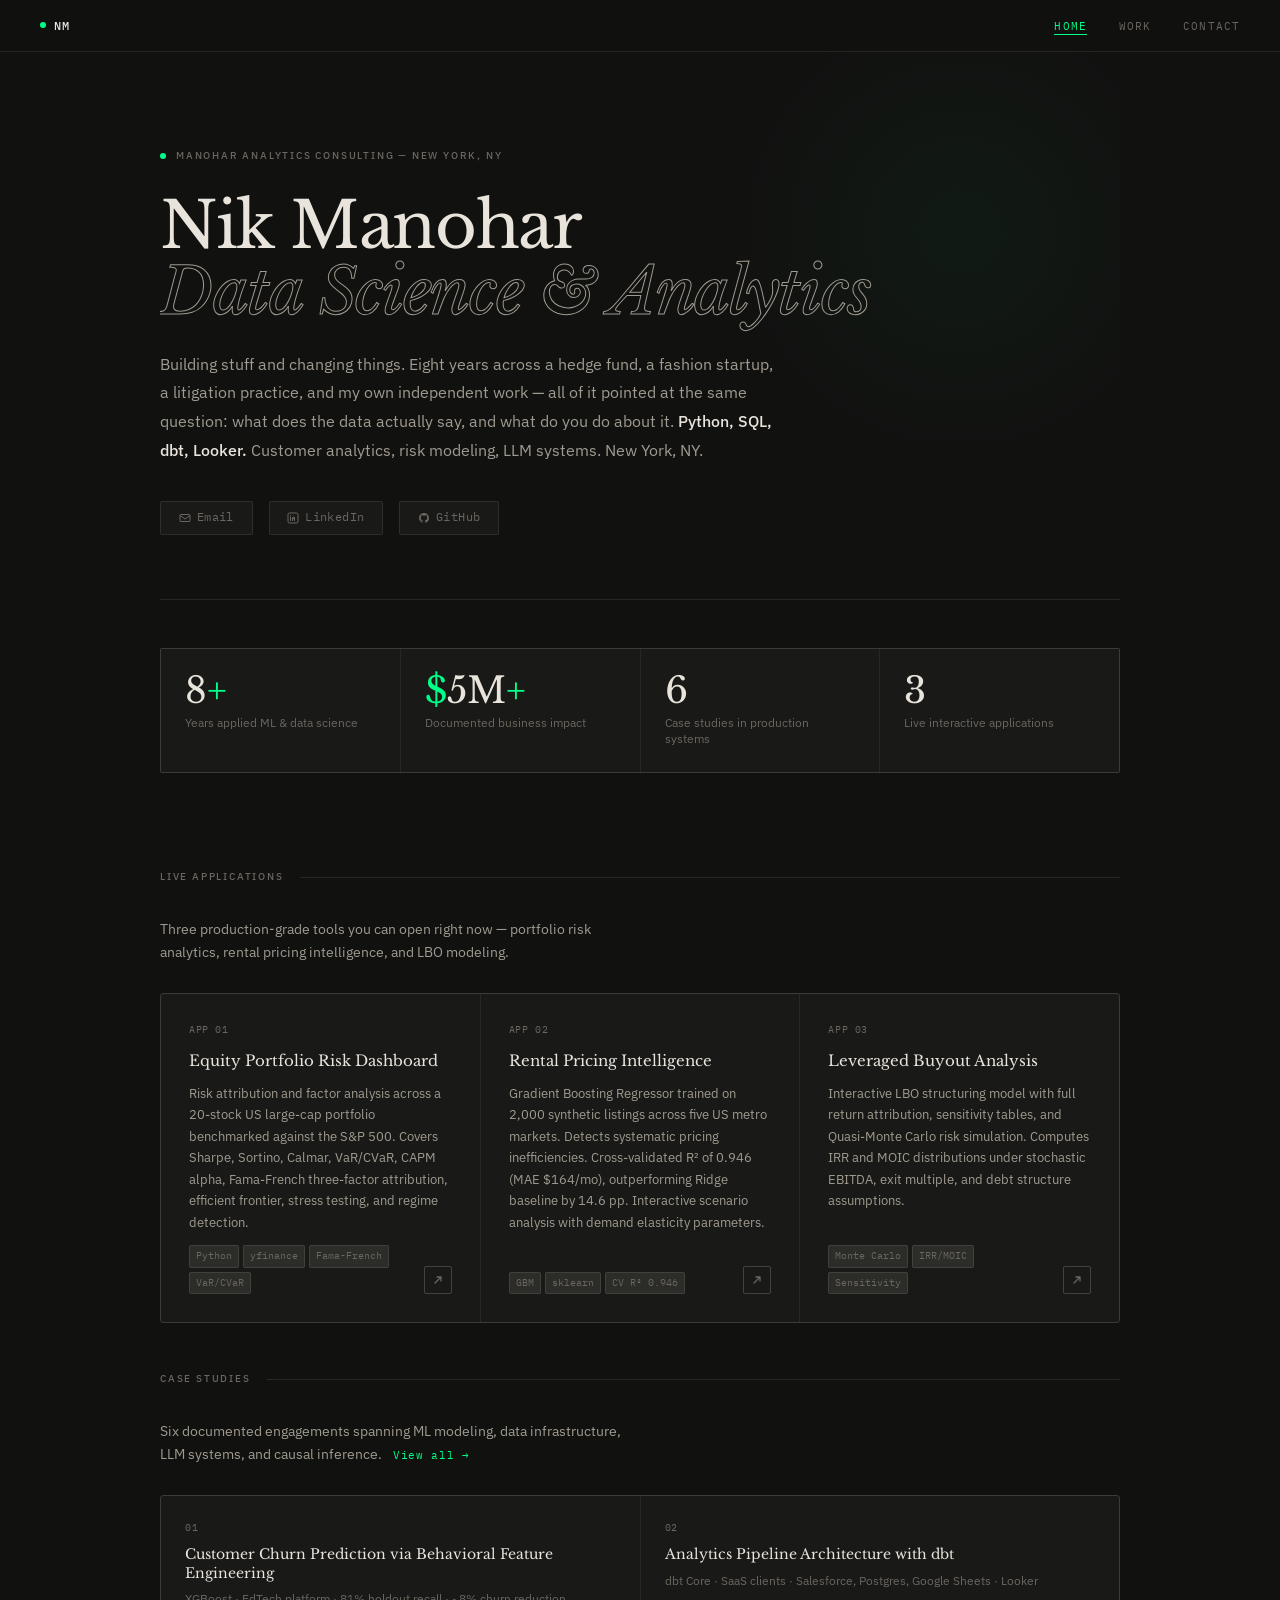
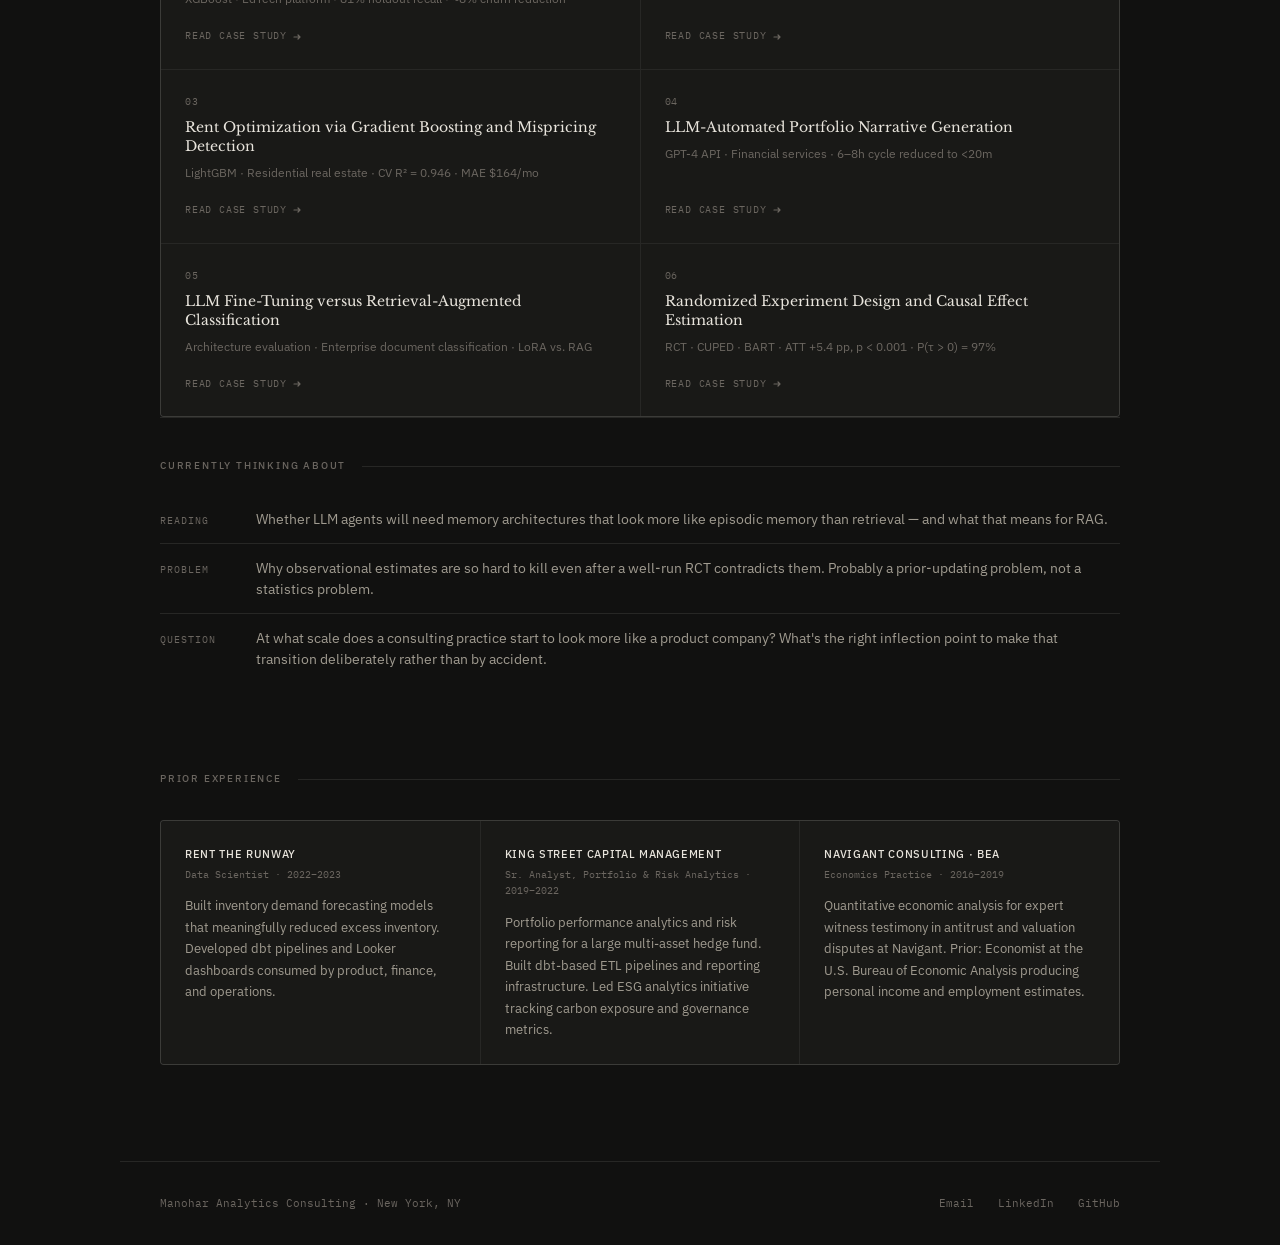
==== commit 0dd78c9f: "Update index.html" ====
--- a/index.html
+++ b/index.html
@@ -3,7 +3,7 @@
 <head>
 <meta charset="UTF-8">
 <meta name="viewport" content="width=device-width, initial-scale=1.0">
-<title>Nik Manohar - Data Science &amp; Analytics</title>
+<title>Nik Manohar | Data Science &amp; Analytics</title>
 <link rel="preconnect" href="https://fonts.googleapis.com">
 <link href="https://fonts.googleapis.com/css2?family=Libre+Baskerville:ital,wght@0,400;0,700;1,400&family=IBM+Plex+Sans:wght@300;400;500&family=IBM+Plex+Mono:wght@400;500&display=swap" rel="stylesheet">
 <link rel="stylesheet" href="style.css">
@@ -263,7 +263,7 @@
     </div>
     <h1 class="hero-name fade-up fade-up-1">Nik Manohar<br><em>Data Science & Analytics</em></h1>
     <p class="hero-bio fade-up fade-up-2">
-      I build models that change things. Eight years across a hedge fund, a fashion startup, a litigation practice, and my own independent work — all of it pointed at the same question: what does the data actually say, and what do you do about it. <strong>Python, SQL, dbt, Looker.</strong> Customer analytics, risk modeling, LLM systems. Based in New York. 
+      Building stuff and changing things. Eight years across a hedge fund, a fashion startup, a litigation practice, and my own independent work — all of it pointed at the same question: what does the data actually say, and what do you do about it. <strong>Python, SQL, dbt, Looker.</strong> Customer analytics, risk modeling, LLM systems. New York, NY. 
     </p>
     <div class="hero-contact fade-up fade-up-3">
       <a class="hero-link" href="mailto:manohar.analytics@proton.me">
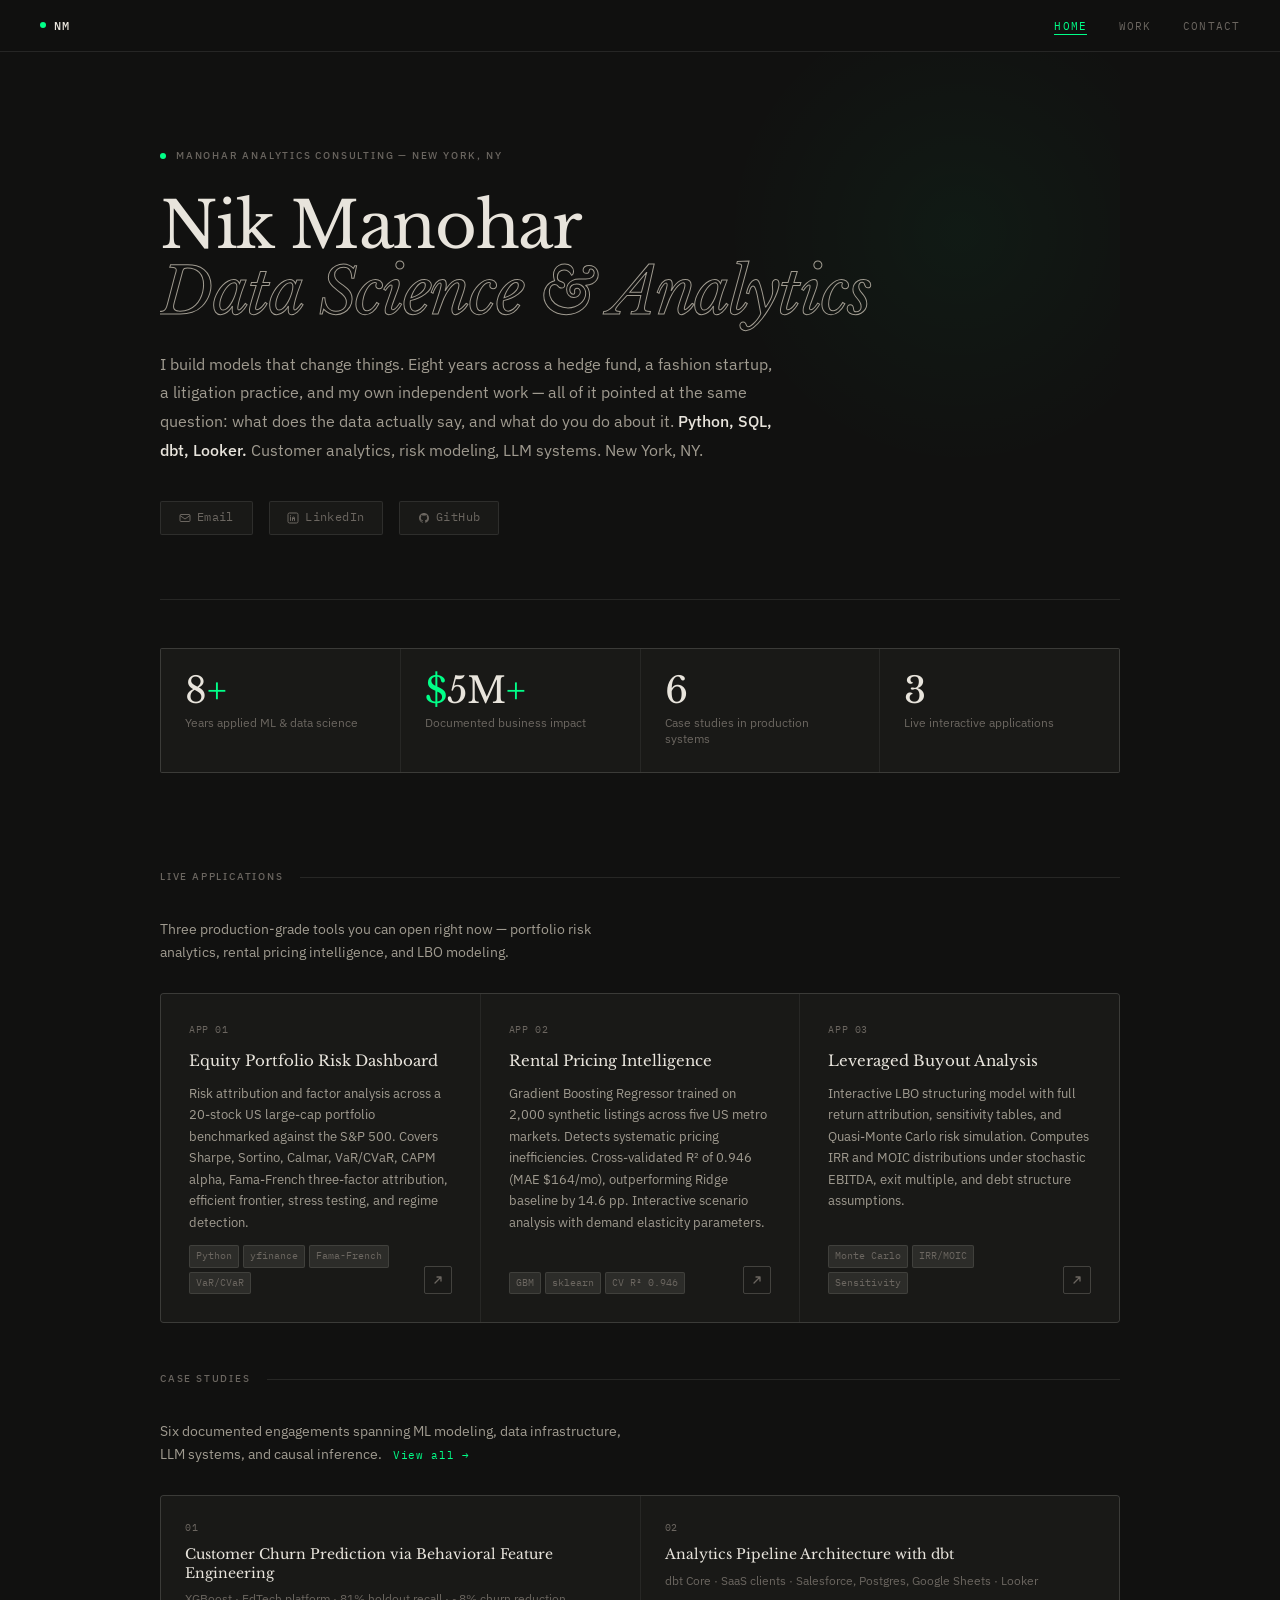
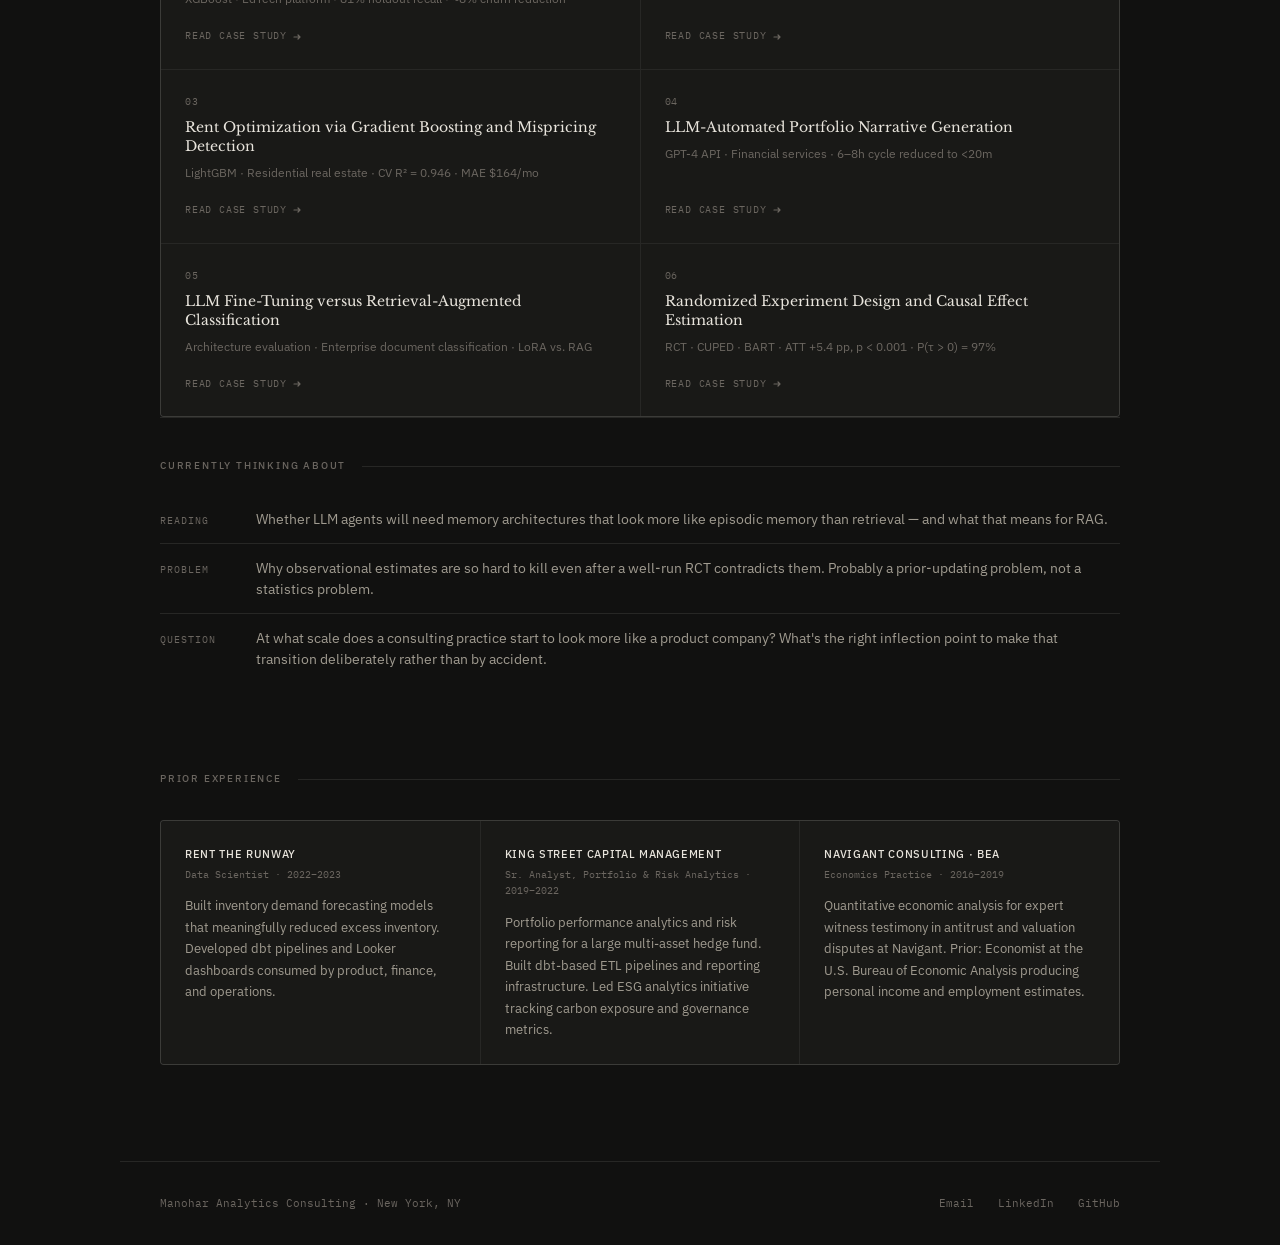
==== commit 8a61e9ed: "Update index.html" ====
--- a/index.html
+++ b/index.html
@@ -263,7 +263,7 @@
     </div>
     <h1 class="hero-name fade-up fade-up-1">Nik Manohar<br><em>Data Science & Analytics</em></h1>
     <p class="hero-bio fade-up fade-up-2">
-      Building stuff and changing things. Eight years across a hedge fund, a fashion startup, a litigation practice, and my own independent work — all of it pointed at the same question: what does the data actually say, and what do you do about it. <strong>Python, SQL, dbt, Looker.</strong> Customer analytics, risk modeling, LLM systems. New York, NY. 
+      I build models that change things. Eight years across a hedge fund, a fashion startup, a litigation practice, and my own independent work — all of it pointed at the same question: what does the data actually say, and what do you do about it. <strong>Python, SQL, dbt, Looker.</strong> Customer analytics, risk modeling, LLM systems. New York, NY. 
     </p>
     <div class="hero-contact fade-up fade-up-3">
       <a class="hero-link" href="mailto:manohar.analytics@proton.me">
